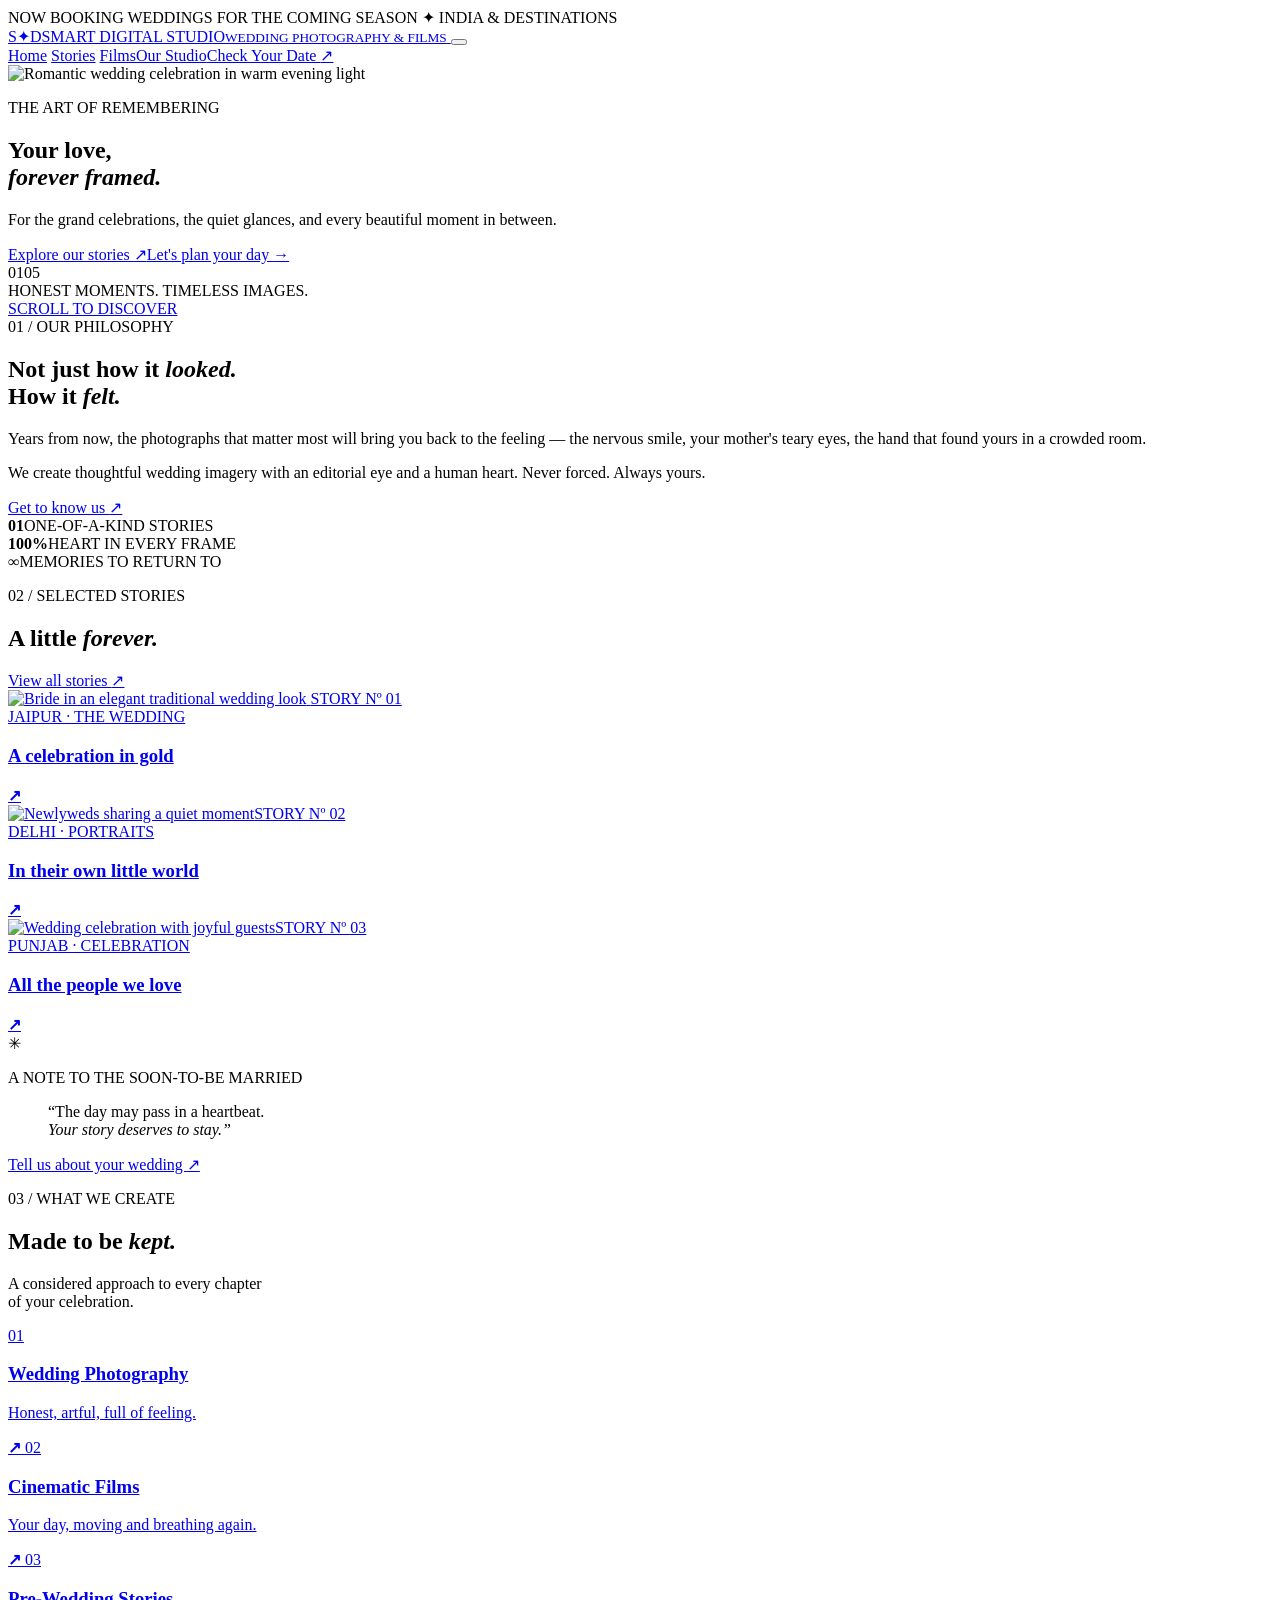
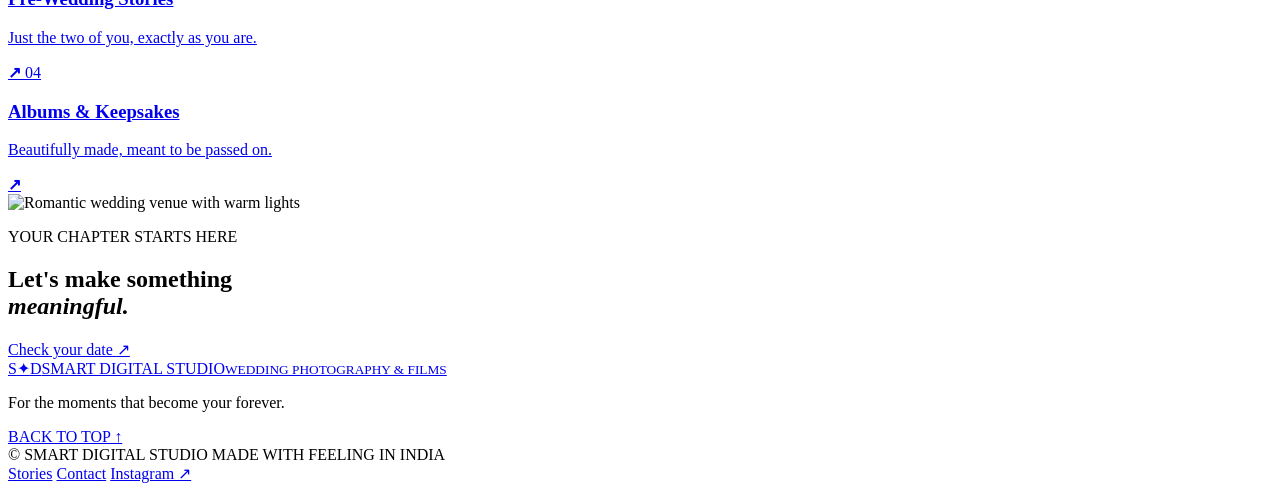
==== index.html @ f298e817 "Add files via upload" ====
<!DOCTYPE html>
<html lang="en">

<head>
  <meta charset="UTF-8">
  <meta name="viewport" content="width=device-width, initial-scale=1.0">
  <meta name="description"
    content="Smart Digital Studio creates timeless Indian wedding photography, cinematic wedding films and editorial portraits. Your love, forever framed.">
  <meta name="theme-color" content="#15130f">
  <title>Smart Digital Studio — Your Love, Forever Framed</title>
  <link rel="preconnect" href="https://fonts.googleapis.com">
  <link rel="preconnect" href="https://fonts.gstatic.com" crossorigin>
  <link
    href="https://fonts.googleapis.com/css2?family=Cormorant+Garamond:ital,wght@0,400;0,500;0,600;1,400;1,500&family=DM+Sans:wght@300;400;500;600&display=swap"
    rel="stylesheet">
  <link rel="stylesheet" href="assets/style.css">
  <script defer src="assets/script.js"></script>
</head>

<body>
  <div class="announcement">NOW BOOKING WEDDINGS FOR THE COMING SEASON <span>✦</span> INDIA & DESTINATIONS</div>
  <header class="site-header">
    <a class="brand" href="index.html" aria-label="Smart Digital Studio home"><span
        class="brand-mark">S<span>✦</span>D</span><span class="brand-name">SMART DIGITAL STUDIO<small>WEDDING
          PHOTOGRAPHY & FILMS</small></span>
    </a>
    <button class="menu-toggle" aria-label="Toggle navigation" aria-expanded="false"><span></span><span></span></button>
    <nav class="main-nav">
      <a class="active" href="index.html">Home</a>
      <a href="stories.html">Stories</a>
      <a href="films.html">Films</a><a href="about.html">Our Studio</a><a class="nav-cta" href="contact.html">Check Your
        Date <span>↗</span></a>
    </nav>
  </header>
  <main>
    <section class="hero">
      <img class="hero-image"
        src="https://images.unsplash.com/photo-1519741497674-611481863552?auto=format&fit=crop&w=2200&q=90"
        alt="Romantic wedding celebration in warm evening light">
      <div class="hero-shade"></div>
      <div class="hero-content reveal">
        <p class="eyebrow"><span class="gold-line"></span> THE ART OF REMEMBERING</p>
        <h1>Your love,<br><em>forever framed.</em></h1>
        <p class="hero-copy">For the grand celebrations, the quiet glances, and every beautiful moment in between.</p>
        <div class="hero-actions"><a class="button button-gold" href="stories.html">Explore our stories
            <span>↗</span></a><a class="text-link light-link" href="contact.html">Let's plan your day <span>→</span></a>
        </div>
      </div>
      <div class="hero-index"><span>01</span><i></i><span>05</span></div>
      <div class="hero-caption">HONEST MOMENTS. TIMELESS IMAGES.</div>
      <a class="scroll-cue" href="#intro"><span></span> SCROLL TO DISCOVER</a>
    </section>
    <section id="intro" class="intro-section section-pad">
      <div class="section-kicker reveal">01 / OUR PHILOSOPHY</div>
      <div class="intro-grid">
        <h2 class="display-title reveal">Not just how it <em>looked.</em><br>How it <em>felt.</em></h2>
        <div class="intro-copy reveal">
          <p>Years from now, the photographs that matter most will bring you back to the feeling — the nervous smile,
            your mother's teary eyes, the hand that found yours in a crowded room.</p>
          <p>We create thoughtful wedding imagery with an editorial eye and a human heart. Never forced. Always yours.
          </p><a class="text-link" href="about.html">Get to know us <span>↗</span></a>
        </div>
      </div>
      <div class="stats-row">
        <div><strong>01</strong><span>ONE-OF-A-KIND STORIES</span></div>
        <div><strong>100%</strong><span>HEART IN EVERY FRAME</span></div>
        <div><strong>∞</strong><span>MEMORIES TO RETURN TO</span></div>
      </div>
    </section>
    <section class="featured-section section-pad">
      <div class="section-heading reveal">
        <div>
          <p class="section-kicker">02 / SELECTED STORIES</p>
          <h2 class="display-title">A little <em>forever.</em></h2>
        </div>
        <a class="text-link" href="stories.html">View all stories <span>↗</span></a>
      </div>
      <div class="story-grid">
        <a class="story-card story-tall reveal" href="stories.html">
          <img src="https://images.unsplash.com/photo-1591604466107-ec97de577aff?auto=format&fit=crop&w=1100&q=85"
            alt="Bride in an elegant traditional wedding look">
          <span class="image-number">STORY Nº 01</span>
          <div class="story-info">
            <span>JAIPUR · THE WEDDING</span>
            <h3>A celebration in gold</h3><b>↗</b>
          </div>
        </a>
        <a class="story-card reveal" href="stories.html"><img
            src="https://images.unsplash.com/photo-1537633552985-df8429e8048b?auto=format&fit=crop&w=1100&q=85"
            alt="Newlyweds sharing a quiet moment"><span class="image-number">STORY Nº 02</span>
          <div class="story-info">
            <span>DELHI · PORTRAITS</span>
            <h3>In their own little world</h3><b>↗</b>
          </div>
        </a>
        <a class="story-card reveal" href="stories.html">
          <img src="https://images.unsplash.com/photo-1511285560929-80b456fea0bc?auto=format&fit=crop&w=1100&q=85"
            alt="Wedding celebration with joyful guests"><span class="image-number">STORY Nº 03</span>
          <div class="story-info"><span>PUNJAB · CELEBRATION</span>
            <h3>All the people we love</h3><b>↗</b>
          </div>
        </a>
      </div>
    </section>
    <section class="quote-section">
      <div class="quote-flower">✳</div>
      <p class="section-kicker">A NOTE TO THE SOON-TO-BE MARRIED</p>
      <blockquote>“The day may pass in a heartbeat.<br><em>Your story deserves to stay.”</em></blockquote><a
        class="button button-outline" href="contact.html">Tell us about your wedding <span>↗</span></a>
    </section>
    <section class="services-section section-pad">
      <div class="section-heading reveal">
        <div>
          <p class="section-kicker">03 / WHAT WE CREATE</p>
          <h2 class="display-title">Made to be <em>kept.</em></h2>
        </div>
        <p class="heading-note">A considered approach to every chapter<br>of your celebration.</p>
      </div>
      <div class="service-list">
        <a href="stories.html"><span>01</span>
          <h3>Wedding Photography</h3>
          <p>Honest, artful, full of feeling.</p><b>↗</b>
        </a>
        <a href="films.html"><span>02</span>
          <h3>Cinematic Films</h3>
          <p>Your day, moving and breathing again.</p><b>↗</b>
        </a>
        <a href="stories.html"><span>03</span>
          <h3>Pre-Wedding Stories</h3>
          <p>Just the two of you, exactly as you are.</p><b>↗</b>
        </a>
        <a href="contact.html"><span>04</span>
          <h3>Albums & Keepsakes</h3>
          <p>Beautifully made, meant to be passed on.</p><b>↗</b>
        </a>
      </div>
    </section>
    <section class="booking-banner">
      <img src="https://images.unsplash.com/photo-1523438885200-e635ba2c371e?auto=format&fit=crop&w=2000&q=85"
        alt="Romantic wedding venue with warm lights">
      <div class="booking-overlay"></div>
      <div class="booking-content reveal">
        <p class="section-kicker">YOUR CHAPTER STARTS HERE</p>
        <h2 class="display-title">Let's make something<br><em>meaningful.</em></h2><a class="button button-gold"
          href="contact.html">Check your date <span>↗</span></a>
      </div>
    </section>
  </main>
  <footer class="site-footer">
    <div class="footer-top"><a class="brand" href="index.html"><span class="brand-mark">S<span>✦</span>D</span><span
          class="brand-name">SMART DIGITAL STUDIO<small>WEDDING PHOTOGRAPHY & FILMS</small></span></a>
      <p>For the moments that become your forever.</p><a class="back-top" href="#top">BACK TO TOP ↑</a>
    </div>
    <div class="footer-bottom">
      <span>© <span data-year></span> SMART DIGITAL STUDIO</span>
      <span>MADE WITH FEELING IN INDIA</span>
      <div>
        <a href="stories.html">Stories</a>
        <a href="contact.html">Contact</a>
        <a href="https://instagram.com/" target="_blank" rel="noreferrer">Instagram ↗</a>
      </div>
    </div>
  </footer>
</body>

</html>
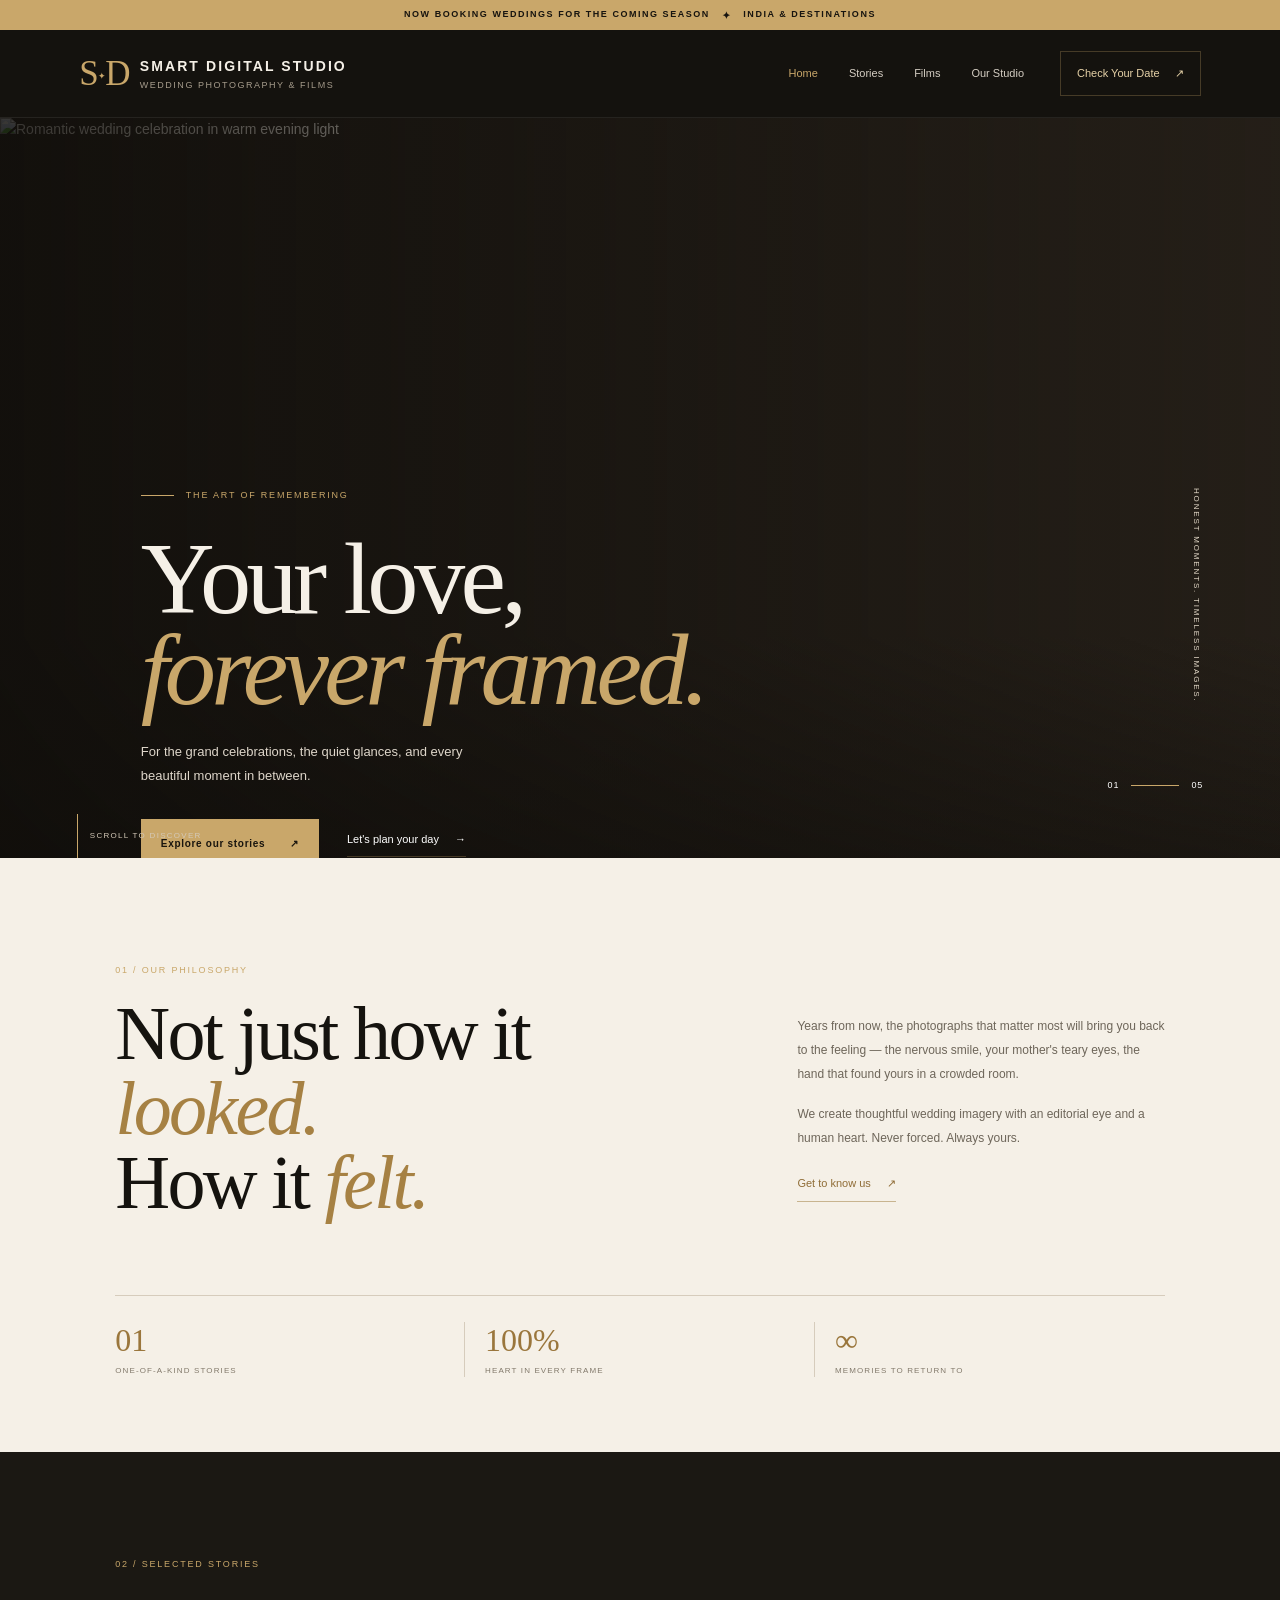
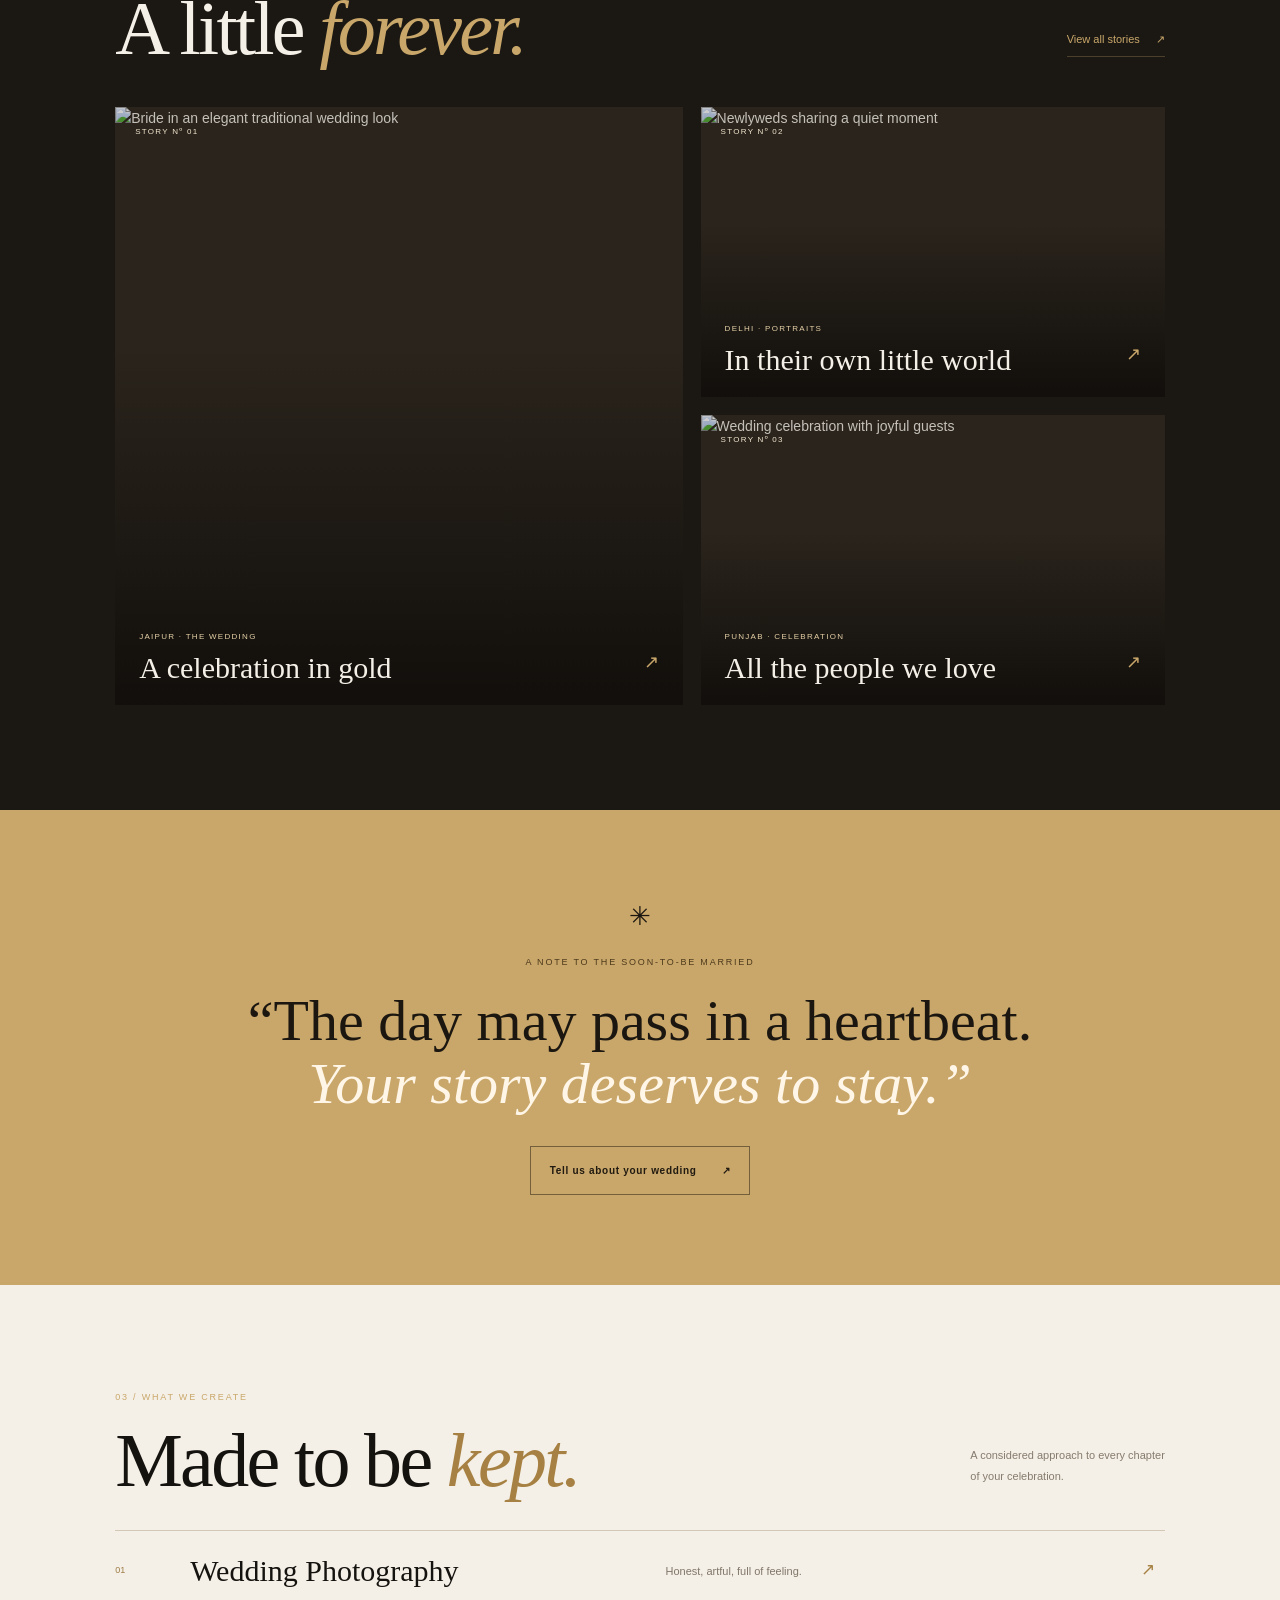
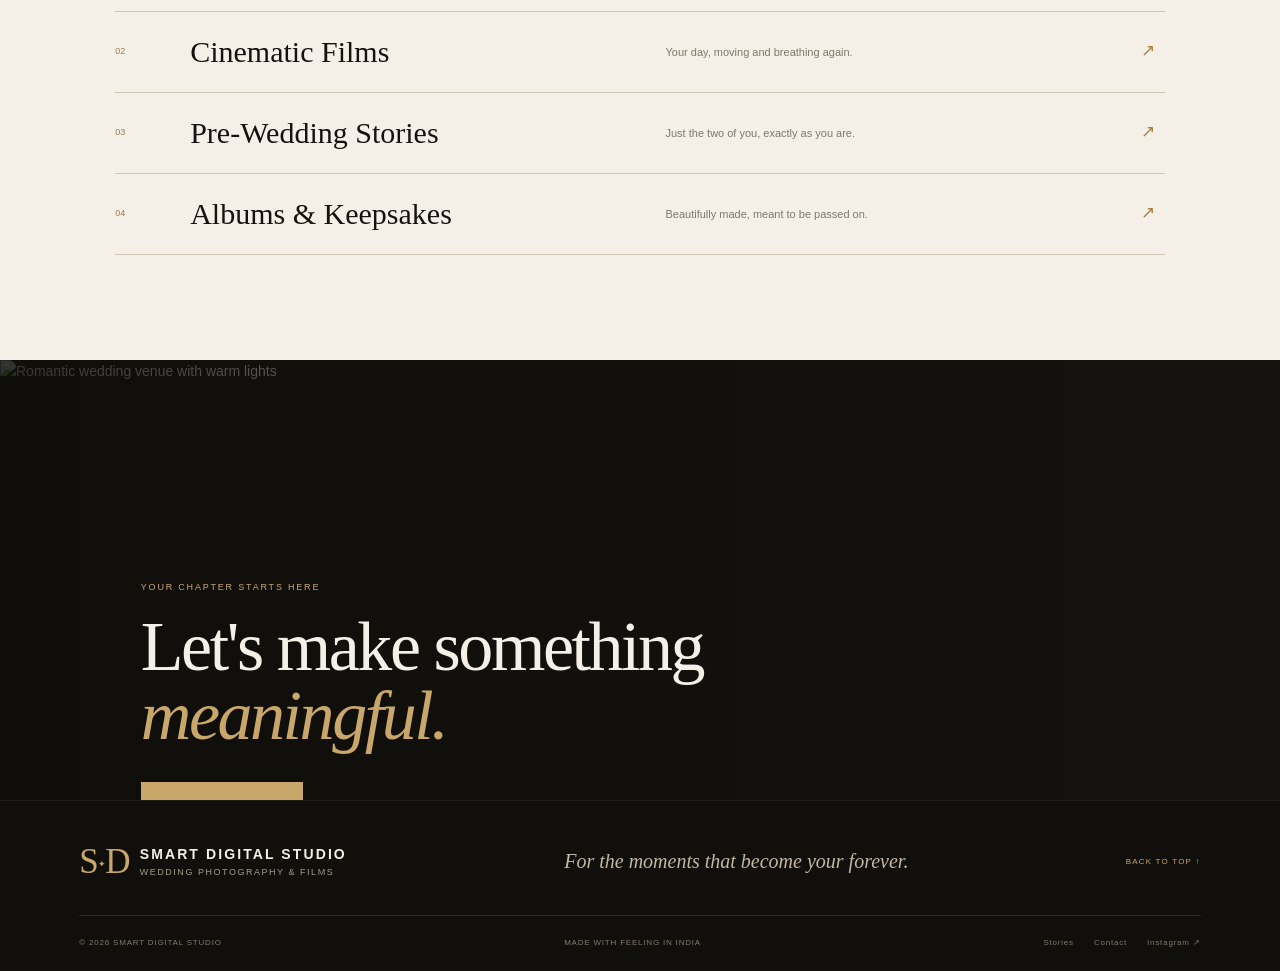
==== commit dfba940b: "Add files via upload" ====
--- a/index.html
+++ b/index.html
@@ -13,23 +13,24 @@
   <link
     href="https://fonts.googleapis.com/css2?family=Cormorant+Garamond:ital,wght@0,400;0,500;0,600;1,400;1,500&family=DM+Sans:wght@300;400;500;600&display=swap"
     rel="stylesheet">
-  <link rel="stylesheet" href="assets/style.css">
-  <script defer src="assets/script.js"></script>
+  <link rel="stylesheet" href="/assets/style.css">
+  <script defer src="/assets/script.js"></script>
 </head>
 
 <body>
   <div class="announcement">NOW BOOKING WEDDINGS FOR THE COMING SEASON <span>✦</span> INDIA & DESTINATIONS</div>
   <header class="site-header">
-    <a class="brand" href="index.html" aria-label="Smart Digital Studio home"><span
-        class="brand-mark">S<span>✦</span>D</span><span class="brand-name">SMART DIGITAL STUDIO<small>WEDDING
-          PHOTOGRAPHY & FILMS</small></span>
+    <a class="brand" href="/pages/index.html" aria-label="Smart Digital Studio home">
+      <span class="brand-mark">S<span>✦</span>D</span>
+      <span class="brand-name">SMART DIGITAL STUDIO<small>WEDDING PHOTOGRAPHY & FILMS</small></span>
     </a>
     <button class="menu-toggle" aria-label="Toggle navigation" aria-expanded="false"><span></span><span></span></button>
     <nav class="main-nav">
-      <a class="active" href="index.html">Home</a>
-      <a href="stories.html">Stories</a>
-      <a href="films.html">Films</a><a href="about.html">Our Studio</a><a class="nav-cta" href="contact.html">Check Your
-        Date <span>↗</span></a>
+      <a class="active" href="/index.html">Home</a>
+      <a href="/pages/stories.html">Stories</a>
+      <a href="/pages/films.html">Films</a>
+      <a href="/pages/about.html">Our Studio</a>
+      <a class="nav-cta" href="/pages/contact.html">Check Your Date <span>↗</span></a>
     </nav>
   </header>
   <main>
@@ -42,8 +43,8 @@
         <p class="eyebrow"><span class="gold-line"></span> THE ART OF REMEMBERING</p>
         <h1>Your love,<br><em>forever framed.</em></h1>
         <p class="hero-copy">For the grand celebrations, the quiet glances, and every beautiful moment in between.</p>
-        <div class="hero-actions"><a class="button button-gold" href="stories.html">Explore our stories
-            <span>↗</span></a><a class="text-link light-link" href="contact.html">Let's plan your day <span>→</span></a>
+        <div class="hero-actions"><a class="button button-gold" href="/pages/stories.html">Explore our stories
+            <span>↗</span></a><a class="text-link light-link" href="/pages/contact.html">Let's plan your day <span>→</span></a>
         </div>
       </div>
       <div class="hero-index"><span>01</span><i></i><span>05</span></div>
@@ -58,7 +59,7 @@
           <p>Years from now, the photographs that matter most will bring you back to the feeling — the nervous smile,
             your mother's teary eyes, the hand that found yours in a crowded room.</p>
           <p>We create thoughtful wedding imagery with an editorial eye and a human heart. Never forced. Always yours.
-          </p><a class="text-link" href="about.html">Get to know us <span>↗</span></a>
+          </p><a class="text-link" href="/pages/about.html">Get to know us <span>↗</span></a>
         </div>
       </div>
       <div class="stats-row">
@@ -73,10 +74,10 @@
           <p class="section-kicker">02 / SELECTED STORIES</p>
           <h2 class="display-title">A little <em>forever.</em></h2>
         </div>
-        <a class="text-link" href="stories.html">View all stories <span>↗</span></a>
+        <a class="text-link" href="/pages/stories.html">View all stories <span>↗</span></a>
       </div>
       <div class="story-grid">
-        <a class="story-card story-tall reveal" href="stories.html">
+        <a class="story-card story-tall reveal" href="/pages/stories.html">
           <img src="https://images.unsplash.com/photo-1591604466107-ec97de577aff?auto=format&fit=crop&w=1100&q=85"
             alt="Bride in an elegant traditional wedding look">
           <span class="image-number">STORY Nº 01</span>
@@ -85,7 +86,7 @@
             <h3>A celebration in gold</h3><b>↗</b>
           </div>
         </a>
-        <a class="story-card reveal" href="stories.html"><img
+        <a class="story-card reveal" href="/pages/stories.html"><img
             src="https://images.unsplash.com/photo-1537633552985-df8429e8048b?auto=format&fit=crop&w=1100&q=85"
             alt="Newlyweds sharing a quiet moment"><span class="image-number">STORY Nº 02</span>
           <div class="story-info">
@@ -93,7 +94,7 @@
             <h3>In their own little world</h3><b>↗</b>
           </div>
         </a>
-        <a class="story-card reveal" href="stories.html">
+        <a class="story-card reveal" href="/pages/stories.html">
           <img src="https://images.unsplash.com/photo-1511285560929-80b456fea0bc?auto=format&fit=crop&w=1100&q=85"
             alt="Wedding celebration with joyful guests"><span class="image-number">STORY Nº 03</span>
           <div class="story-info"><span>PUNJAB · CELEBRATION</span>
@@ -105,8 +106,8 @@
     <section class="quote-section">
       <div class="quote-flower">✳</div>
       <p class="section-kicker">A NOTE TO THE SOON-TO-BE MARRIED</p>
-      <blockquote>“The day may pass in a heartbeat.<br><em>Your story deserves to stay.”</em></blockquote><a
-        class="button button-outline" href="contact.html">Tell us about your wedding <span>↗</span></a>
+      <blockquote>“The day may pass in a heartbeat.<br><em>Your story deserves to stay.”</em></blockquote>
+      <a class="button button-outline" href="/pages/contact.html">Tell us about your wedding <span>↗</span></a>
     </section>
     <section class="services-section section-pad">
       <div class="section-heading reveal">
@@ -117,19 +118,19 @@
         <p class="heading-note">A considered approach to every chapter<br>of your celebration.</p>
       </div>
       <div class="service-list">
-        <a href="stories.html"><span>01</span>
+        <a href="/pages/stories.html"><span>01</span>
           <h3>Wedding Photography</h3>
           <p>Honest, artful, full of feeling.</p><b>↗</b>
         </a>
-        <a href="films.html"><span>02</span>
+        <a href="/pages/films.html"><span>02</span>
           <h3>Cinematic Films</h3>
           <p>Your day, moving and breathing again.</p><b>↗</b>
         </a>
-        <a href="stories.html"><span>03</span>
+        <a href="/pages/stories.html"><span>03</span>
           <h3>Pre-Wedding Stories</h3>
           <p>Just the two of you, exactly as you are.</p><b>↗</b>
         </a>
-        <a href="contact.html"><span>04</span>
+        <a href="/pages/contact.html"><span>04</span>
           <h3>Albums & Keepsakes</h3>
           <p>Beautifully made, meant to be passed on.</p><b>↗</b>
         </a>
@@ -141,13 +142,13 @@
       <div class="booking-overlay"></div>
       <div class="booking-content reveal">
         <p class="section-kicker">YOUR CHAPTER STARTS HERE</p>
-        <h2 class="display-title">Let's make something<br><em>meaningful.</em></h2><a class="button button-gold"
-          href="contact.html">Check your date <span>↗</span></a>
+        <h2 class="display-title">Let's make something<br><em>meaningful.</em></h2>
+        <a class="button button-gold" href="/pages/contact.html">Check your date <span>↗</span></a>
       </div>
     </section>
   </main>
   <footer class="site-footer">
-    <div class="footer-top"><a class="brand" href="index.html"><span class="brand-mark">S<span>✦</span>D</span><span
+    <div class="footer-top"><a class="brand" href="/pages/index.html"><span class="brand-mark">S<span>✦</span>D</span><span
           class="brand-name">SMART DIGITAL STUDIO<small>WEDDING PHOTOGRAPHY & FILMS</small></span></a>
       <p>For the moments that become your forever.</p><a class="back-top" href="#top">BACK TO TOP ↑</a>
     </div>
@@ -155,8 +156,8 @@
       <span>© <span data-year></span> SMART DIGITAL STUDIO</span>
       <span>MADE WITH FEELING IN INDIA</span>
       <div>
-        <a href="stories.html">Stories</a>
-        <a href="contact.html">Contact</a>
+        <a href="/pages/stories.html">Stories</a>
+        <a href="/pages/contact.html">Contact</a>
         <a href="https://instagram.com/" target="_blank" rel="noreferrer">Instagram ↗</a>
       </div>
     </div>
--- a/assets/style.css
+++ b/assets/style.css
@@ -0,0 +1,1593 @@
+/* SMART DIGITAL STUDIO — luxury editorial wedding template */
+:root {
+    --ink: #15130f;
+    --ink-soft: #211e18;
+    --gold: #c9a76a;
+    --gold-light: #e5d1a7;
+    --ivory: #f5f0e7;
+    --paper: #eee7dc;
+    --muted: #aaa196;
+    --white: #fffdf8;
+    --line: rgba(201, 167, 106, .28);
+    --serif: "Cormorant Garamond", Georgia, serif;
+    --sans: "DM Sans", Arial, sans-serif
+}
+
+* {
+    box-sizing: border-box
+}
+
+html {
+    scroll-behavior: smooth;
+    scroll-padding-top: 90px
+}
+
+body {
+    margin: 0;
+    background: var(--ink);
+    color: var(--ivory);
+    font-family: var(--sans);
+    font-size: 14px;
+    font-weight: 300;
+    line-height: 1.7
+}
+
+a {
+    color: inherit;
+    text-decoration: none
+}
+
+img {
+    display: block;
+    width: 100%;
+    height: 100%;
+    object-fit: cover
+}
+
+button,
+input,
+select,
+textarea {
+    font: inherit
+}
+
+.announcement {
+    height: 30px;
+    display: flex;
+    align-items: center;
+    justify-content: center;
+    gap: 12px;
+    background: #c9a76a;
+    color: #17140f;
+    font-size: 9px;
+    font-weight: 600;
+    letter-spacing: .17em;
+    text-align: center;
+    padding: 0 10px
+}
+
+.announcement span {
+    font-size: 10px
+}
+
+.site-header {
+    height: 88px;
+    display: flex;
+    align-items: center;
+    justify-content: space-between;
+    padding: 0 6.2%;
+    background: rgba(21, 19, 15, .97);
+    border-bottom: 1px solid rgba(255, 255, 255, .07);
+    position: relative;
+    z-index: 20
+}
+
+.brand {
+    display: flex;
+    align-items: center;
+    gap: 12px;
+    flex-shrink: 0
+}
+
+.brand-mark {
+    font-family: var(--serif);
+    font-size: 35px;
+    line-height: 1;
+    color: var(--gold);
+    letter-spacing: -.08em
+}
+
+.brand-mark span {
+    font-family: var(--sans);
+    font-size: 9px;
+    vertical-align: middle;
+    padding: 0 2px
+}
+
+.brand-name {
+    font-size: 14px;
+    letter-spacing: .15em;
+    font-weight: 600;
+    line-height: 1.6
+}
+
+.brand-name small {
+    display: block;
+    color: #a69c8c;
+    font-size: 9px;
+    font-weight: 400;
+    letter-spacing: .17em
+}
+
+.main-nav {
+    display: flex;
+    align-items: center;
+    gap: 31px
+}
+
+.main-nav>a {
+    font-size: 11px;
+    color: #d5cec3;
+    transition: color .25s
+}
+
+.main-nav>a:hover,
+.main-nav>a.active {
+    color: var(--gold)
+}
+
+.main-nav .nav-cta {
+    padding: 12px 16px;
+    border: 1px solid var(--line);
+    color: var(--gold-light);
+    margin-left: 5px
+}
+
+.nav-cta span {
+    padding-left: 12px
+}
+
+.menu-toggle {
+    display: none
+}
+
+.hero {
+    min-height: min(740px, calc(100vh - 118px));
+    height: 680px;
+    position: relative;
+    overflow: hidden;
+    background: #262019
+}
+
+.hero-image {
+    position: absolute;
+    inset: 0;
+    animation: heroReveal 1.4s ease both;
+    object-position: center 43%
+}
+
+.hero-shade {
+    position: absolute;
+    inset: 0;
+    background: linear-gradient(90deg, rgba(15, 13, 10, .83) 0%, rgba(15, 13, 10, .52) 42%, rgba(15, 13, 10, .06) 100%), linear-gradient(0deg, rgba(15, 13, 10, .43), transparent 30%)
+}
+
+.hero-content {
+    position: absolute;
+    left: 11%;
+    top: 50%;
+    transform: translateY(-48%);
+    max-width: 610px
+}
+
+.eyebrow,
+.section-kicker {
+    font-size: 9px;
+    letter-spacing: .2em;
+    color: var(--gold);
+    font-weight: 500
+}
+
+.eyebrow {
+    display: flex;
+    align-items: center;
+    gap: 12px
+}
+
+.gold-line {
+    display: inline-block;
+    width: 33px;
+    height: 1px;
+    background: var(--gold)
+}
+
+h1,
+h2,
+h3,
+p {
+    margin-top: 0
+}
+
+.hero h1 {
+    font: 400 clamp(58px, 8vw, 112px)/.89 var(--serif);
+    letter-spacing: -.045em;
+    margin: 30px 0 24px
+}
+
+.hero h1 em,
+.display-title em,
+blockquote em {
+    font-weight: 400;
+    color: var(--gold);
+    font-style: italic
+}
+
+.hero-copy {
+    max-width: 365px;
+    color: #ded6ca;
+    font-size: 13px;
+    line-height: 1.9
+}
+
+.hero-actions {
+    display: flex;
+    align-items: center;
+    gap: 28px;
+    margin-top: 30px
+}
+
+.button {
+    display: inline-flex;
+    align-items: center;
+    justify-content: center;
+    gap: 25px;
+    padding: 15px 19px;
+    font-size: 10px;
+    letter-spacing: .07em;
+    font-weight: 600;
+    transition: transform .25s, background .25s, border-color .25s;
+    cursor: pointer
+}
+
+.button:hover {
+    transform: translateY(-3px)
+}
+
+.button-gold {
+    background: var(--gold);
+    color: #19150e;
+    border: 1px solid var(--gold)
+}
+
+.button-gold:hover {
+    background: var(--gold-light)
+}
+
+.text-link {
+    display: inline-flex;
+    gap: 16px;
+    align-items: center;
+    color: var(--gold);
+    font-size: 11px;
+    border-bottom: 1px solid var(--line);
+    padding-bottom: 7px
+}
+
+.text-link span {
+    transition: transform .25s
+}
+
+.text-link:hover span {
+    transform: translateX(4px)
+}
+
+.light-link {
+    color: #fff
+}
+
+.hero-index {
+    position: absolute;
+    right: 6%;
+    bottom: 65px;
+    display: flex;
+    gap: 12px;
+    align-items: center;
+    color: #fff;
+    font-size: 9px;
+    letter-spacing: .1em
+}
+
+.hero-index i {
+    height: 1px;
+    width: 48px;
+    background: var(--gold)
+}
+
+.hero-caption {
+    position: absolute;
+    right: 6%;
+    top: 50%;
+    writing-mode: vertical-rl;
+    font-size: 8px;
+    letter-spacing: .23em;
+    color: #e3d9c8
+}
+
+.scroll-cue {
+    position: absolute;
+    bottom: 0;
+    left: 6%;
+    display: flex;
+    gap: 12px;
+    align-items: center;
+    font-size: 8px;
+    letter-spacing: .16em;
+    color: #d4c9b8
+}
+
+.scroll-cue span {
+    height: 44px;
+    width: 1px;
+    background: var(--gold)
+}
+
+.section-pad {
+    padding: 105px 9%
+}
+
+.intro-section {
+    background: var(--ivory);
+    color: var(--ink);
+    padding-bottom: 75px
+}
+
+.section-kicker {
+    margin-bottom: 18px
+}
+
+.intro-grid {
+    display: grid;
+    grid-template-columns: 1.1fr .7fr;
+    gap: 10%;
+    align-items: center
+}
+
+.display-title {
+    font: 400 clamp(44px, 6vw, 76px)/.98 var(--serif);
+    letter-spacing: -.035em;
+    margin: 0
+}
+
+.intro-section .display-title em {
+    color: #a68143
+}
+
+.intro-copy {
+    font-size: 12px;
+    color: #6e665a;
+    line-height: 2
+}
+
+.intro-copy p {
+    margin-bottom: 16px
+}
+
+.intro-copy .text-link {
+    color: #8f6c36;
+    border-color: #c8b48f;
+    margin-top: 6px
+}
+
+.stats-row {
+    display: grid;
+    grid-template-columns: repeat(3, 1fr);
+    margin-top: 75px;
+    border-top: 1px solid #d6ccbc;
+    padding-top: 26px
+}
+
+.stats-row>div {
+    display: flex;
+    flex-direction: column;
+    gap: 5px;
+    border-right: 1px solid #d6ccbc;
+    padding-left: 20px
+}
+
+.stats-row>div:first-child {
+    padding-left: 0
+}
+
+.stats-row>div:last-child {
+    border: 0
+}
+
+.stats-row strong {
+    font: 400 32px var(--serif);
+    color: #9a763c
+}
+
+.stats-row span {
+    font-size: 8px;
+    letter-spacing: .14em;
+    color: #82796b
+}
+
+.featured-section {
+    background: #1b1813
+}
+
+.section-heading {
+    display: flex;
+    justify-content: space-between;
+    align-items: end;
+    margin-bottom: 42px
+}
+
+.section-heading .display-title {
+    margin-top: 10px
+}
+
+.section-heading .display-title em {
+    color: var(--gold)
+}
+
+.section-heading>.text-link {
+    margin-bottom: 8px
+}
+
+.story-grid {
+    display: grid;
+    grid-template-columns: 1.1fr .9fr;
+    grid-template-rows: 290px 290px;
+    gap: 18px
+}
+
+.story-card {
+    position: relative;
+    overflow: hidden;
+    min-height: 250px;
+    background: #2a241c
+}
+
+.story-card:first-child {
+    grid-row: span 2
+}
+
+.story-card img {
+    transition: transform .8s cubic-bezier(.2, .7, .2, 1);
+    filter: brightness(.8)
+}
+
+.story-card:hover img {
+    transform: scale(1.045);
+    filter: brightness(.67)
+}
+
+.story-card:after {
+    content: "";
+    position: absolute;
+    inset: 40% 0 0;
+    background: linear-gradient(transparent, rgba(12, 10, 8, .82));
+    pointer-events: none
+}
+
+.image-number {
+    position: absolute;
+    top: 18px;
+    left: 20px;
+    z-index: 1;
+    color: #f4e7d0;
+    font-size: 8px;
+    letter-spacing: .16em
+}
+
+.story-info {
+    position: absolute;
+    z-index: 2;
+    left: 24px;
+    right: 24px;
+    bottom: 20px
+}
+
+.story-info span,
+.portfolio-item span {
+    font-size: 8px;
+    letter-spacing: .16em;
+    color: var(--gold-light)
+}
+
+.story-info h3 {
+    font: 400 30px var(--serif);
+    margin: 4px 35px 0 0
+}
+
+.story-info b {
+    position: absolute;
+    right: 0;
+    bottom: 7px;
+    color: var(--gold);
+    font-size: 18px;
+    font-weight: 400
+}
+
+.quote-section {
+    text-align: center;
+    background: #c9a76a;
+    color: #1b1710;
+    padding: 84px 20px 90px
+}
+
+.quote-section .section-kicker {
+    color: #4c391b
+}
+
+.quote-flower {
+    font-size: 26px;
+    margin-bottom: 17px
+}
+
+.quote-section blockquote {
+    font: 400 clamp(32px, 5vw, 58px)/1.1 var(--serif);
+    margin: 0 auto 30px;
+    max-width: 800px
+}
+
+.quote-section blockquote em {
+    color: #fff6e7
+}
+
+.button-outline {
+    border: 1px solid rgba(31, 24, 14, .5);
+    color: #211a10
+}
+
+.button-outline:hover {
+    background: rgba(255, 255, 255, .15)
+}
+
+.services-section {
+    background: var(--ivory);
+    color: var(--ink)
+}
+
+.services-section .section-heading {
+    margin-bottom: 32px
+}
+
+.services-section .display-title em {
+    color: #a68143
+}
+
+.heading-note {
+    font-size: 11px;
+    color: #857b6e;
+    line-height: 1.9
+}
+
+.service-list {
+    border-top: 1px solid #d3c8b6
+}
+
+.service-list>a {
+    display: grid;
+    grid-template-columns: 55px 1fr 1fr 24px;
+    align-items: center;
+    gap: 20px;
+    padding: 23px 0;
+    border-bottom: 1px solid #d3c8b6;
+    transition: padding .25s
+}
+
+.service-list>a:hover {
+    padding-left: 9px
+}
+
+.service-list>a>span {
+    font-size: 9px;
+    color: #9c7b45
+}
+
+.service-list h3 {
+    font: 400 30px var(--serif);
+    margin: 0
+}
+
+.service-list p {
+    font-size: 11px;
+    color: #80766a;
+    margin: 0
+}
+
+.service-list b {
+    font-size: 17px;
+    color: #a68143;
+    font-weight: 400
+}
+
+.booking-banner {
+    height: 440px;
+    position: relative;
+    overflow: hidden
+}
+
+.booking-banner>img {
+    position: absolute;
+    inset: 0;
+    object-position: center 55%
+}
+
+.booking-overlay {
+    position: absolute;
+    inset: 0;
+    background: linear-gradient(90deg, rgba(15, 13, 10, .83), rgba(15, 13, 10, .18))
+}
+
+.booking-content {
+    position: absolute;
+    left: 11%;
+    top: 50%;
+    transform: translateY(-50%)
+}
+
+.booking-content .display-title {
+    font-size: clamp(44px, 6vw, 70px);
+    margin-bottom: 28px
+}
+
+.booking-content .button {
+    margin-top: 4px
+}
+
+.site-footer {
+    padding: 42px 6.2% 22px;
+    background: #100f0c;
+    border-top: 1px solid rgba(255, 255, 255, .06)
+}
+
+.footer-top {
+    display: flex;
+    align-items: center;
+    justify-content: space-between;
+    padding-bottom: 35px;
+    border-bottom: 1px solid rgba(255, 255, 255, .1)
+}
+
+.footer-top>p {
+    font: italic 20px var(--serif);
+    color: #c3b7a5;
+    margin: 0
+}
+
+.back-top {
+    font-size: 8px;
+    letter-spacing: .15em;
+    color: var(--gold)
+}
+
+.footer-bottom {
+    display: flex;
+    justify-content: space-between;
+    align-items: center;
+    gap: 20px;
+    padding-top: 20px;
+    font-size: 8px;
+    letter-spacing: .1em;
+    color: #837b6e
+}
+
+.footer-bottom div {
+    display: flex;
+    gap: 20px
+}
+
+.footer-bottom a:hover {
+    color: var(--gold)
+}
+
+/* Inner pages */
+.page-hero {
+    padding: 110px 10% 90px;
+    min-height: 390px;
+    position: relative;
+    background: radial-gradient(ellipse at 80% 15%, #32281b 0%, #1b1813 42%, #15130f 76%)
+}
+
+.page-hero .display-title {
+    font-size: clamp(54px, 8vw, 92px);
+    margin: 22px 0
+}
+
+.page-hero .display-title em {
+    color: var(--gold)
+}
+
+.page-hero>p:not(.section-kicker) {
+    max-width: 430px;
+    color: #bcb2a2;
+    font-size: 12px
+}
+
+.page-hero-line {
+    position: absolute;
+    bottom: 0;
+    left: 10%;
+    right: 10%;
+    height: 1px;
+    background: var(--line)
+}
+
+.portfolio {
+    padding-top: 48px
+}
+
+.portfolio-toolbar {
+    display: flex;
+    justify-content: space-between;
+    align-items: center;
+    gap: 20px;
+    margin-bottom: 35px
+}
+
+.portfolio-toolbar>span {
+    font-size: 8px;
+    letter-spacing: .16em;
+    color: #b7aa96
+}
+
+.filter-buttons {
+    display: flex;
+    gap: 7px;
+    flex-wrap: wrap
+}
+
+.filter-btn {
+    border: 1px solid #504638;
+    background: transparent;
+    color: #cfc3b0;
+    padding: 8px 12px;
+    font-size: 9px;
+    cursor: pointer
+}
+
+.filter-btn:hover,
+.filter-btn.active {
+    background: var(--gold);
+    border-color: var(--gold);
+    color: #1b1710
+}
+
+.portfolio-grid {
+    display: grid;
+    grid-template-columns: repeat(3, 1fr);
+    gap: 30px 18px
+}
+
+.portfolio-item {
+    min-width: 0
+}
+
+.portfolio-item img {
+    height: 350px;
+    object-fit: cover;
+    filter: saturate(.85);
+    transition: filter .4s, transform .5s
+}
+
+.portfolio-item:hover img {
+    filter: saturate(1);
+    transform: translateY(-4px)
+}
+
+.portfolio-item.tall img {
+    height: 440px
+}
+
+.portfolio-item>div {
+    padding: 14px 2px 0
+}
+
+.portfolio-item span {
+    font-size: 8px
+}
+
+.portfolio-item h3 {
+    font: 400 27px var(--serif);
+    margin: 4px 0 0
+}
+
+.portfolio-item.hidden {
+    display: none
+}
+
+.portfolio-note {
+    font-size: 10px;
+    color: #8e8578;
+    margin-top: 32px;
+    font-style: italic
+}
+
+.mini-cta {
+    text-align: center;
+    padding: 85px 20px;
+    background: #211d16
+}
+
+.mini-cta .display-title {
+    margin: 14px 0 25px
+}
+
+.mini-cta .display-title em {
+    color: var(--gold)
+}
+
+.film-feature {
+    padding-top: 55px
+}
+
+.film-image {
+    height: min(58vw, 600px);
+    min-height: 280px;
+    position: relative;
+    overflow: hidden;
+    background: #2b241a
+}
+
+.film-image img {
+    filter: brightness(.65)
+}
+
+.play-symbol {
+    position: absolute;
+    top: 50%;
+    left: 50%;
+    transform: translate(-50%, -50%);
+    width: 70px;
+    height: 70px;
+    border: 1px solid var(--gold);
+    border-radius: 50%;
+    display: grid;
+    place-items: center;
+    color: var(--gold);
+    padding-left: 4px;
+    font-size: 15px
+}
+
+.film-label {
+    position: absolute;
+    bottom: 20px;
+    left: 22px;
+    font-size: 8px;
+    letter-spacing: .17em
+}
+
+.film-caption {
+    display: flex;
+    align-items: end;
+    justify-content: space-between;
+    padding-top: 28px;
+    gap: 20px
+}
+
+.film-caption .display-title {
+    font-size: 54px;
+    margin: 10px 0
+}
+
+.film-caption .display-title em {
+    color: var(--gold)
+}
+
+.film-caption p:not(.section-kicker) {
+    color: #aaa092;
+    font-size: 11px
+}
+
+.film-types {
+    padding-top: 30px
+}
+
+.film-types .service-list {
+    margin-top: 20px
+}
+
+.about-story {
+    display: grid;
+    grid-template-columns: .9fr 1fr;
+    gap: 9%;
+    align-items: center;
+    background: var(--ivory);
+    color: var(--ink)
+}
+
+.about-photo {
+    height: 520px;
+    overflow: hidden
+}
+
+.about-text .display-title {
+    font-size: clamp(42px, 5vw, 65px);
+    margin-bottom: 24px
+}
+
+.about-text .display-title em {
+    color: #a68143
+}
+
+.about-text>p:not(.section-kicker) {
+    font-size: 12px;
+    color: #6c6357;
+    line-height: 2
+}
+
+.signature {
+    font: italic 18px var(--serif) !important;
+    margin-top: 28px;
+    color: #a68143 !important
+}
+
+.signature em {
+    display: block;
+    color: #28231d;
+    font-size: 23px
+}
+
+.values-section {
+    padding-top: 70px;
+    padding-bottom: 90px
+}
+
+.values-grid {
+    display: grid;
+    grid-template-columns: repeat(3, 1fr);
+    gap: 35px;
+    margin-top: 34px
+}
+
+.values-grid article {
+    border-top: 1px solid var(--line);
+    padding-top: 18px
+}
+
+.values-grid article>span {
+    font-size: 8px;
+    letter-spacing: .15em;
+    color: var(--gold)
+}
+
+.values-grid h3 {
+    font: 400 32px var(--serif);
+    margin: 15px 0 8px
+}
+
+.values-grid p {
+    font-size: 11px;
+    color: #a79c8b;
+    max-width: 250px
+}
+
+.contact-hero {
+    padding: 85px 9% 100px;
+    display: grid;
+    grid-template-columns: .8fr 1fr;
+    gap: 10%;
+    background: radial-gradient(ellipse at 10% 10%, #302619, #15130f 62%)
+}
+
+.contact-intro .display-title {
+    font-size: clamp(50px, 6vw, 76px);
+    margin: 20px 0 25px
+}
+
+.contact-intro .display-title em {
+    color: var(--gold)
+}
+
+.contact-intro>p:not(.section-kicker) {
+    font-size: 12px;
+    color: #bdb2a2;
+    max-width: 370px;
+    line-height: 2
+}
+
+.contact-detail {
+    margin-top: 36px;
+    display: flex;
+    flex-direction: column;
+    gap: 7px
+}
+
+.contact-detail>span {
+    font-size: 8px;
+    letter-spacing: .18em;
+    color: var(--gold)
+}
+
+.contact-detail>a {
+    font-size: 12px
+}
+
+.contact-detail p {
+    font-size: 11px;
+    color: #bdb2a2;
+    margin: 0
+}
+
+.contact-detail small {
+    font-size: 9px;
+    color: #82796c
+}
+
+.enquiry-form {
+    padding: 32px;
+    background: #f4eee4;
+    color: #1b1813;
+    align-self: start
+}
+
+.form-heading {
+    display: flex;
+    justify-content: space-between;
+    color: #8d6b36;
+    font-size: 9px;
+    letter-spacing: .15em;
+    padding-bottom: 20px;
+    border-bottom: 1px solid #d8ccba;
+    margin-bottom: 22px
+}
+
+.form-heading span:last-child {
+    font-size: 14px
+}
+
+.field-row {
+    display: grid;
+    grid-template-columns: 1fr 1fr;
+    gap: 16px
+}
+
+.enquiry-form label {
+    display: flex;
+    flex-direction: column;
+    gap: 7px;
+    font-size: 9px;
+    letter-spacing: .06em;
+    margin-bottom: 17px;
+    color: #665b4b
+}
+
+.enquiry-form input,
+.enquiry-form select,
+.enquiry-form textarea {
+    width: 100%;
+    border: 0;
+    border-bottom: 1px solid #cfc2af;
+    border-radius: 0;
+    background: transparent;
+    color: #211d17;
+    padding: 11px 0;
+    outline: none;
+    font-size: 11px;
+    letter-spacing: 0
+}
+
+.enquiry-form input:focus,
+.enquiry-form select:focus,
+.enquiry-form textarea:focus {
+    border-color: #9b753b
+}
+
+.enquiry-form textarea {
+    resize: vertical
+}
+
+.enquiry-form input::placeholder,
+.enquiry-form textarea::placeholder {
+    color: #9b9183
+}
+
+.form-submit {
+    width: 100%;
+    margin-top: 3px
+}
+
+.form-note,
+.form-status {
+    font-size: 9px;
+    line-height: 1.7;
+    color: #82796b;
+    margin: 13px 0 0
+}
+
+.form-status {
+    color: #795d2e;
+    font-weight: 500
+}
+
+.contact-actions {
+    display: flex;
+    flex-wrap: wrap;
+    gap: 12px;
+    margin-top: 8px;
+}
+
+.contact-actions .form-submit {
+    flex: 1 1 220px;
+}
+
+.contact-actions button {
+    cursor: pointer;
+}
+
+@media (max-width: 600px) {
+    .contact-actions {
+        flex-direction: column;
+    }
+
+    .contact-actions .form-submit {
+        width: 100%;
+    }
+}
+
+
+.reveal {
+    opacity: 0;
+    transform: translateY(18px);
+    transition: opacity .75s ease, transform .75s ease
+}
+
+.reveal.is-visible {
+    opacity: 1;
+    transform: translateY(0)
+}
+
+@keyframes heroReveal {
+    from {
+        transform: scale(1.04);
+        opacity: .5
+    }
+
+    to {
+        transform: scale(1);
+        opacity: 1
+    }
+}
+
+@media(max-width:900px) {
+    .site-header {
+        padding: 0 5%;
+        height: 78px
+    }
+
+    .main-nav {
+        gap: 17px
+    }
+
+    .main-nav>a {
+        font-size: 10px
+    }
+
+    .brand-name {
+        font-size: 9px
+    }
+
+    .brand-mark {
+        font-size: 28px
+    }
+
+    .section-pad {
+        padding: 78px 6%
+    }
+
+    .hero-content {
+        left: 8%
+    }
+
+    .intro-grid {
+        gap: 6%
+    }
+
+    .portfolio-item img {
+        height: 290px
+    }
+
+    .portfolio-item.tall img {
+        height: 380px
+    }
+
+    .contact-hero {
+        padding: 70px 6%;
+        gap: 6%
+    }
+
+    .enquiry-form {
+        padding: 24px
+    }
+
+    .about-photo {
+        height: 440px
+    }
+}
+
+@media(max-width:680px) {
+    .announcement {
+        font-size: 7px;
+        letter-spacing: .1em
+    }
+
+    .site-header {
+        height: 72px
+    }
+
+    .brand {
+        gap: 8px
+    }
+
+    .brand-name {
+        font-size: 8px;
+        letter-spacing: .1em
+    }
+
+    .brand-name small {
+        font-size: 6px
+    }
+
+    .brand-mark {
+        font-size: 26px
+    }
+
+    .menu-toggle {
+        display: flex;
+        width: 39px;
+        height: 39px;
+        flex-direction: column;
+        justify-content: center;
+        gap: 6px;
+        align-items: center;
+        border: 1px solid var(--line);
+        background: transparent
+    }
+
+    .menu-toggle span {
+        height: 1px;
+        width: 17px;
+        background: var(--gold)
+    }
+
+    .main-nav {
+        display: none;
+        position: absolute;
+        top: 71px;
+        left: 0;
+        right: 0;
+        background: #17140f;
+        padding: 20px 6% 26px;
+        flex-direction: column;
+        align-items: stretch;
+        gap: 0;
+        border-bottom: 1px solid var(--line)
+    }
+
+    .main-nav.open {
+        display: flex
+    }
+
+    .main-nav>a {
+        padding: 13px 0;
+        border-bottom: 1px solid rgba(255, 255, 255, .07);
+        font-size: 12px
+    }
+
+    .main-nav .nav-cta {
+        margin: 13px 0 0;
+        padding: 12px 14px;
+        text-align: center
+    }
+
+    .hero {
+        height: 680px;
+        min-height: 620px
+    }
+
+    .hero-image {
+        object-position: 58% center
+    }
+
+    .hero-shade {
+        background: linear-gradient(90deg, rgba(13, 11, 8, .78), rgba(13, 11, 8, .32)), linear-gradient(0deg, rgba(13, 11, 8, .4), transparent 50%)
+    }
+
+    .hero-content {
+        left: 7%;
+        right: 7%;
+        top: 48%
+    }
+
+    .hero h1 {
+        font-size: clamp(58px, 16vw, 85px)
+    }
+
+    .hero-copy {
+        max-width: 300px
+    }
+
+    .hero-actions {
+        align-items: flex-start;
+        flex-direction: column;
+        gap: 18px
+    }
+
+    .hero-index {
+        bottom: 52px
+    }
+
+    .hero-caption {
+        display: none
+    }
+
+    .scroll-cue {
+        left: 7%
+    }
+
+    .section-pad {
+        padding: 65px 6%
+    }
+
+    .intro-grid {
+        grid-template-columns: 1fr;
+        gap: 24px
+    }
+
+    .display-title {
+        font-size: clamp(43px, 12vw, 62px)
+    }
+
+    .intro-copy {
+        max-width: 470px
+    }
+
+    .stats-row {
+        margin-top: 43px;
+        gap: 10px
+    }
+
+    .stats-row>div {
+        padding-left: 10px
+    }
+
+    .stats-row strong {
+        font-size: 27px
+    }
+
+    .stats-row span {
+        font-size: 7px;
+        letter-spacing: .08em
+    }
+
+    .section-heading {
+        align-items: flex-start;
+        gap: 20px;
+        flex-direction: column
+    }
+
+    .section-heading>.text-link {
+        margin-top: 0
+    }
+
+    .story-grid {
+        grid-template-columns: 1fr 1fr;
+        grid-template-rows: 330px 240px;
+        gap: 10px
+    }
+
+    .story-card:first-child {
+        grid-row: span 2
+    }
+
+    .story-info {
+        left: 13px;
+        right: 13px;
+        bottom: 14px
+    }
+
+    .story-info h3 {
+        font-size: 24px
+    }
+
+    .story-info span,
+    .image-number {
+        font-size: 7px
+    }
+
+    .image-number {
+        left: 13px;
+        top: 13px
+    }
+
+    .quote-section {
+        padding: 68px 18px
+    }
+
+    .service-list>a {
+        grid-template-columns: 28px 1fr 20px;
+        gap: 10px;
+        padding: 18px 0
+    }
+
+    .service-list h3 {
+        font-size: 25px
+    }
+
+    .service-list p {
+        grid-column: 2;
+        grid-row: 2
+    }
+
+    .service-list b {
+        grid-column: 3;
+        grid-row: 1/3
+    }
+
+    .heading-note {
+        margin-top: -8px
+    }
+
+    .booking-banner {
+        height: 400px
+    }
+
+    .booking-content {
+        left: 7%;
+        right: 6%
+    }
+
+    .footer-top {
+        flex-wrap: wrap;
+        gap: 22px
+    }
+
+    .footer-top>p {
+        order: 3;
+        width: 100%;
+        font-size: 18px
+    }
+
+    .back-top {
+        margin-left: auto
+    }
+
+    .footer-bottom {
+        flex-wrap: wrap;
+        font-size: 7px
+    }
+
+    .footer-bottom>span:nth-child(2) {
+        display: none
+    }
+
+    .footer-bottom div {
+        width: 100%;
+        padding-top: 8px
+    }
+
+    .page-hero {
+        padding: 80px 7% 65px;
+        min-height: 330px
+    }
+
+    .page-hero .display-title {
+        font-size: clamp(52px, 13vw, 76px)
+    }
+
+    .portfolio {
+        padding-top: 35px
+    }
+
+    .portfolio-toolbar {
+        align-items: flex-start;
+        flex-direction: column
+    }
+
+    .portfolio-grid {
+        grid-template-columns: 1fr 1fr;
+        gap: 22px 12px
+    }
+
+    .portfolio-item img,
+    .portfolio-item.tall img {
+        height: 260px
+    }
+
+    .portfolio-item h3 {
+        font-size: 24px
+    }
+
+    .portfolio-item span {
+        font-size: 7px
+    }
+
+    .film-image {
+        height: 65vw;
+        min-height: 250px
+    }
+
+    .film-caption {
+        align-items: flex-start;
+        flex-direction: column
+    }
+
+    .film-caption .display-title {
+        font-size: 47px
+    }
+
+    .about-story {
+        grid-template-columns: 1fr;
+        gap: 32px
+    }
+
+    .about-photo {
+        height: 380px
+    }
+
+    .about-text .display-title {
+        font-size: 52px
+    }
+
+    .values-grid {
+        grid-template-columns: 1fr;
+        gap: 20px
+    }
+
+    .values-grid article {
+        padding-top: 14px
+    }
+
+    .values-grid h3 {
+        margin: 9px 0 5px
+    }
+
+    .contact-hero {
+        grid-template-columns: 1fr;
+        gap: 45px;
+        padding: 65px 6%
+    }
+
+    .contact-intro .display-title {
+        font-size: clamp(53px, 13vw, 70px)
+    }
+
+    .enquiry-form {
+        padding: 22px 18px
+    }
+
+    .field-row {
+        grid-template-columns: 1fr;
+        gap: 0
+    }
+
+    .mini-cta {
+        padding: 70px 16px
+    }
+
+    .mini-cta .display-title {
+        font-size: 50px
+    }
+}
+
+@media(prefers-reduced-motion:reduce) {
+    html {
+        scroll-behavior: auto
+    }
+
+    *,
+    *::before,
+    *::after {
+        animation-duration: .01ms !important;
+        transition-duration: .01ms !important
+    }
+
+    .reveal {
+        opacity: 1;
+        transform: none
+    }
+}
